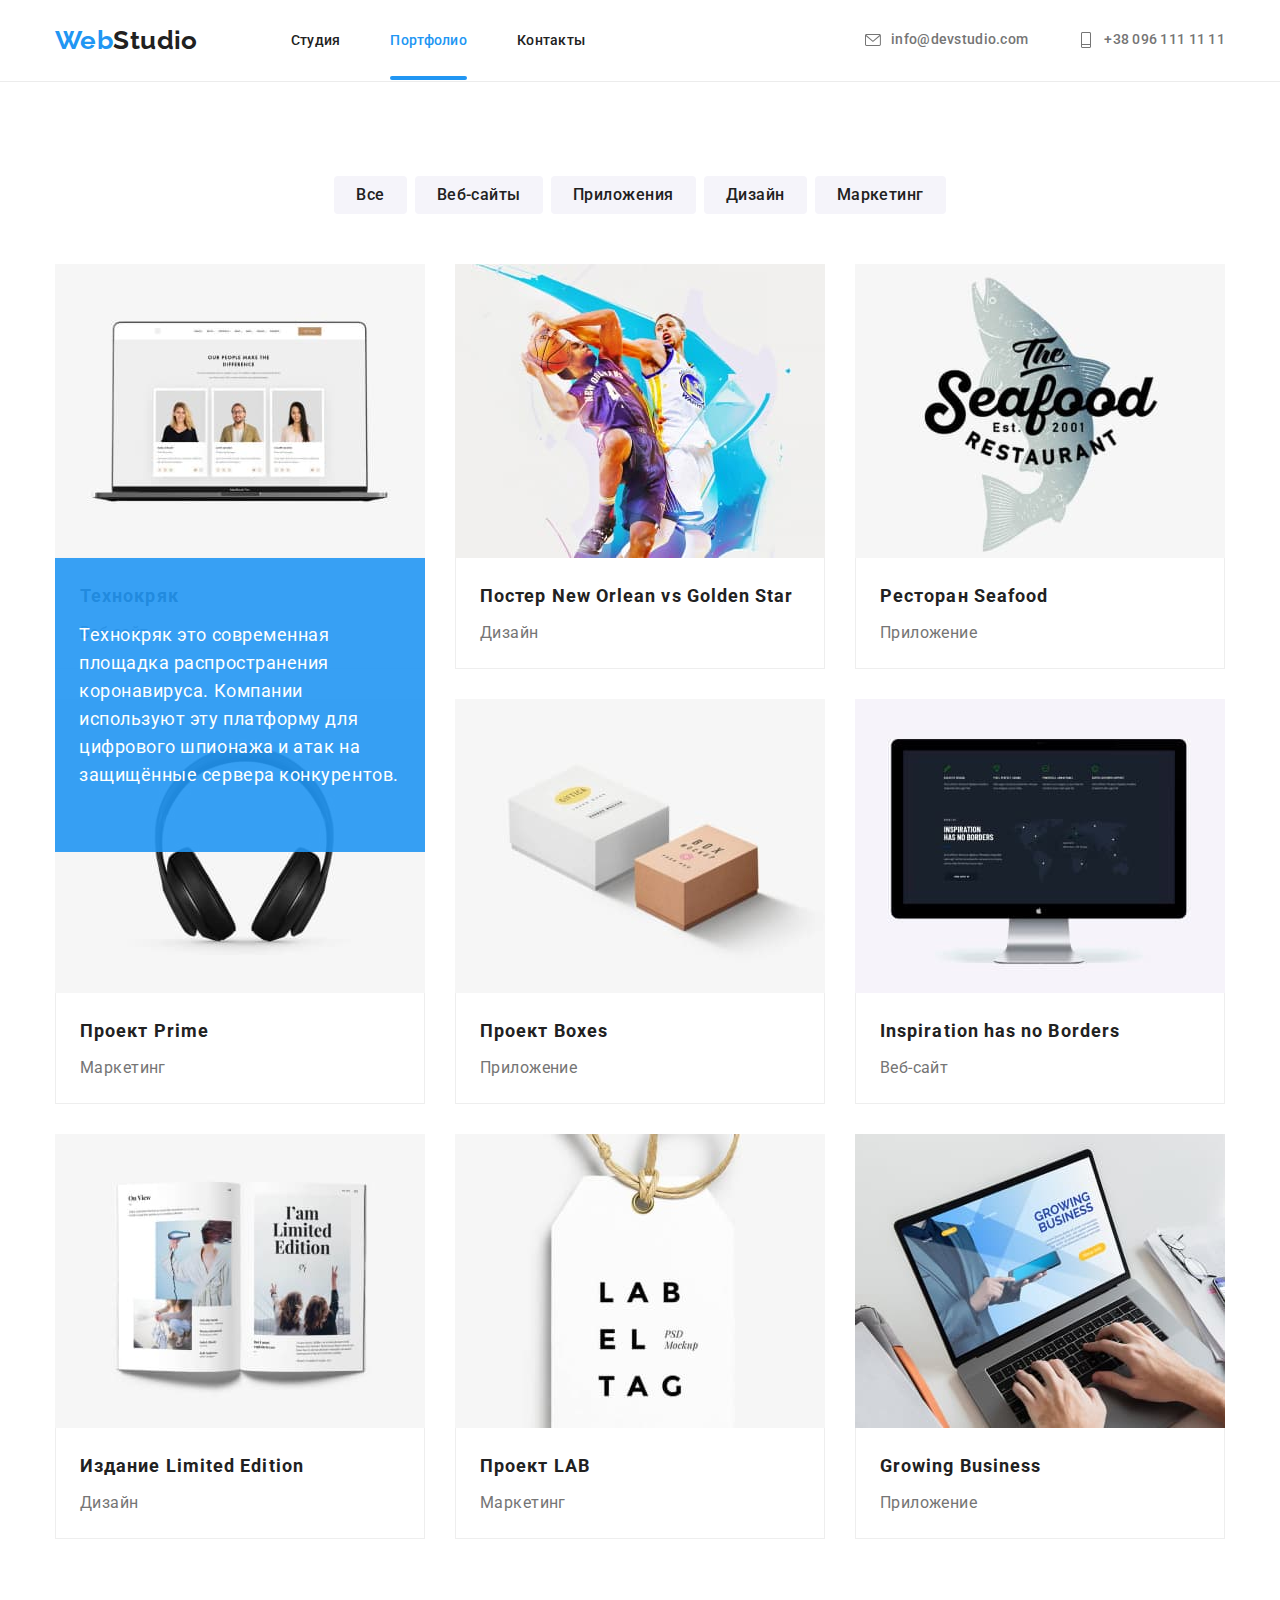
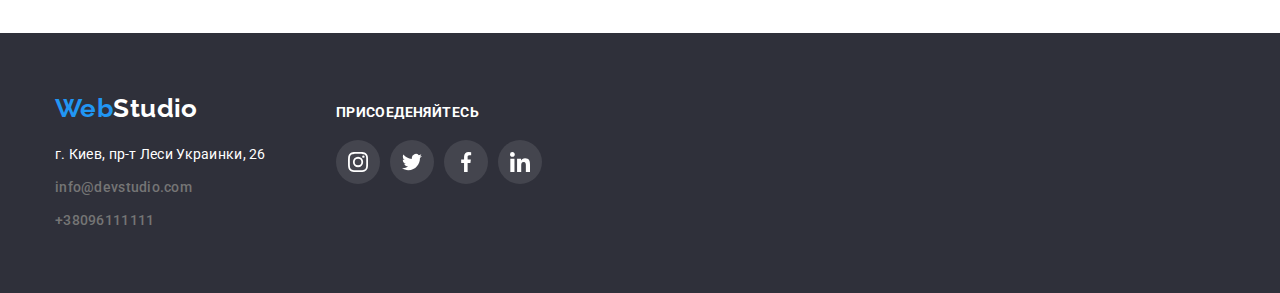
==== portfolio.html @ c53fe7eb "summary1" ====
<!DOCTYPE html>
<html lang="ru">
<head>
    <meta charset="UTF-8">
    <meta http-equiv="X-UA-Compatible" content="IE=edge">
    <meta name="viewport" content="width=device-width, initial-scale=1.0">
    <link rel="preconnect" href="https://fonts.googleapis.com">
    <link rel="preconnect" href="https://fonts.gstatic.com" crossorigin>
    <link href="https://fonts.googleapis.com/css2?family=Raleway:wght@700&family=Roboto:wght@400;500;700;900&display=swap"
        rel="stylesheet">
    <link rel="stylesheet" href="https://cdnjs.cloudflare.com/ajax/libs/modern-normalize/1.1.0/modern-normalize.min.css">
    <link rel="stylesheet" href="./css/styles.css">
    <title>Portfolio</title>
    
</head>
    
<body>
    <!--header  -->
    <header class="header">
        <div class="container main-nav">
            <nav class="navigation">
                <a href="./index.html" class="logo"> <span class="web">Web</span><span class="studio">Studio</span> </a>
                <ul class="list nav">
                    <li class="nav-item"> <a href="./index.html" class="link-header ">Студия</a> </li>
                    <li class="nav-item"> <a href="./portfolio.html" class="link-header current">Портфолио</a> </li>
                    <li class="nav-item"> <a href="#" class="link-header">Контакты</a> </li>
                </ul>
            </nav>
            <div class="contact-list">
                <a class="contact-link" href="mailto:info@devstudio.com">
                    <svg class="contact-link-envelope" > 
                        <use href="./images/sprite-svg.svg#icon-envelope"></use>
                    </svg>info@devstudio.com
                </a>
                
                <a class="contact-link" href="tel:+380961111111">
                    <svg class="contact-link-mobile">
                        <use href="./images/sprite-svg.svg#icon-mobile"></use>
                    </svg>+38 096 111 11 11
                </a>
            </div>
        </div>
    </header>
    
    <main>
    <section class="section">
        <div class="container">
            <h1 class="visually-hidden">Портфолио</h1>
            <!-- скрыть позже -->
            <ul class="list filter ">
                <li class="filter-item"> <button type="button" class="portfolio-button">Все</button> </li>
                <li class="filter-item"> <button type="button" class="portfolio-button">Веб-сайты</button> </li>            
                <li class="filter-item"> <button type="button" class="portfolio-button">Приложения</button> </li>
                <li class="filter-item"> <button type="button" class="portfolio-button">Дизайн</button> </li>
                <li class="filter-item"> <button type="button" class="portfolio-button">Маркетинг</button> </li>
            </ul>
            
            
            <ul class="list project">
                <li class="project-item">
                    <a class="grid-card-link link" href="#">
                        <div class="grid-card-wrap">
                            <img src="./images/portfolio/project1.jpg" alt="laptop" width="370" height="294">
                            <p class="grid-card-text"> Технокряк это современная
                            площадка распространения
                            коронавируса. Компании
                            используют эту платформу для
                            цифрового шпионажа и атак на
                            защищённые сервера
                            конкурентов.</p>
                        </div>
                        
                        <div class="grid-card">
                            <h2 class="list-item">Технокряк</h2>
                            <p class="portfolio-description">Веб-сайт</p>
                        </div>
                    </a>
                    
                    
                </li>
                <li class="project-item">
                    <a class="grid-card-link link" href="#">
                        <img src="./images/portfolio/project2.jpg" alt="poster" width="370" height="294">
                     
                        <div class="grid-card">
                            <h2 class="list-item">Постер New Orlean vs Golden Star</h2>
                            <p class="portfolio-description">Дизайн</p>
                        </div>
                    </a>
                    
                    
                </li>
                <li class="project-item">
                    <a class="grid-card-link link" href="#">
                        <img src="./images/portfolio/project3.jpg" alt="restaurant-logo" width="370" height="294">
                     
                        <div class="grid-card">
                            <h2 class="list-item">Ресторан Seafood</h2>
                            <p class="portfolio-description">Приложение</p>
                        </div>
                    </a>                    
                </li>
                <li class="project-item">
                    <a class="grid-card-link link" href="#">
                        <img src="./images/portfolio/project4.jpg" alt="headphones" width="370" height="294">
                     
                        <div class="grid-card">
                            <h2 class="list-item">Проект Prime</h2>
                            <p class="portfolio-description">Маркетинг</p>
                        </div>
                    </a>
                    
                    
                </li>
                <li class="project-item">
                    <a class="grid-card-link link" href="#">
                        <img src="./images/portfolio/project5.jpg" alt="boxes" width="370" height="294">
                     
                       <div class="grid-card">
                            <h2 class="list-item">Проект Boxes</h2>
                            <p class="portfolio-description">Приложение</p>
                        </div> 
                    </a>
                    
                    
                </li>
                <li class="project-item">
                    <a class="grid-card-link link" href="#">
                        <img src="./images/portfolio/project6.jpg" alt="monitor" width="370" height="294">
                     
                        <div class="grid-card">
                            <h2 class="list-item">Inspiration has no Borders</h2>
                            <p class="portfolio-description">Веб-сайт</p>
                        </div>
                    </a>
                    
                    
                </li>
                <li class="project-item">
                    <a class="grid-card-link link" href="#">
                        <img src="./images/portfolio/project7.jpg" alt="book" width="370" height="294">
                     
                        <div class="grid-card">
                            <h2 class="list-item">Издание Limited Edition</h2>
                            <p class="portfolio-description">Дизайн</p>
                        </div>
                    </a>
                    
                    
                </li>
                <li class="project-item">
                    <a class="grid-card-link link" href="#">
                        <img src="./images/portfolio/project8.jpg" alt="label" width="370" height="294">
                     
                        <div class="grid-card">
                            <h2 class="list-item">Проект LAB</h2>
                            <p class="portfolio-description">Маркетинг</p>
                        </div>
                    </a>
                    
                    
                </li>
                <li class="project-item">
                    <a class="grid-card-link link" href="#">
                        <img src="./images/portfolio/project9.jpg" alt="typing" width="370" height="294">
                     
                        <div class="grid-card">
                            <h2 class="list-item">Growing Business</h2>
                            <p class="portfolio-description">Приложение</p>
                        </div>
                    </a>
                    
                    
                </li>
            </ul>
        </div>
    </section>
    </main>
    
    <footer class="footer-main">
        <div class="container">
            <div class="footer">
                <div class="footer-left">
                    <a href="./index.html" class="logo-link"> <span class="web">Web</span><span
                            class="studio-bottom">Studio</span> </a>
    
                    <address>
                        <ul class="list">
                            <li class="address-item"><a href="https://goo.gl/maps/nnkkmyrKH8PEDYPt6" target="_blank"
                                    rel="nofollow noopener" class="contact-link route">г. Киев, пр-т Леси Украинки, 26</a>
                            </li>
                            <li class="address-item"><a href="mailto:info@devstudio.com"
                                    class="contact-link-bottom">info@devstudio.com</a>
                            </li>
                            <li class="address-item"><a href="tel:+380961111111" class="contact-link-bottom">+38096111111</a></li>
                        </ul>
                    </address>
                </div>
                <div class="footer-center">
                    <h3 class="invite-title">присоеденяйтесь</h3>
                    <ul class="social-list">
                        <li class="social_item">
                            <a class="social_item_link" href="#">
                                <svg class="social-icon">
                                    <use href="./images/sprite-svg.svg#icon-instagram-footer"></use>
                                </svg> </a>
                        </li>
                        <li class="social_item">
                            <a class="social_item_link" href="#">
                                <svg class="social-icon">
                                    <use href="./images/sprite-svg.svg#icon-twitter-footer"></use>
                                </svg> </a>
                        </li>
                        <li class="social_item">
                            <a class="social_item_link" href="#">
                                <svg class="social-icon">
                                    <use href="./images/sprite-svg.svg#icon-facebook-footer"></use>
                                </svg> </a>
                        </li>
                        <li class="social_item">
                            <a class="social_item_link" href="#">
                                <svg class="social-icon">
                                    <use href="./images/sprite-svg.svg#icon-linkedin-footer"></use>
                                </svg> </a>
                        </li>
                    </ul>
    
                </div>
                
    
    
            </div>
    
    
        </div>
    
    </footer>


</body>
</html>
---- css/styles.css ----
:root {
    --primary-head-text: #212121;
    --primary-bcg: #ffffff;
    --secondary-text: #757575;
    --accent-color: #2196F3;
    --dark-bcg: #2F303A;
    --hover-color: #188CE8;
    --secondary-bcg: #E5E5E5;
    --team-bcg: #F5F4FA;
    --primary-font: 'Roboto', sans-serif;
    --logo-font: 'Raleway', sans-serif;
    --inner-border-color: ##EEEEEE;
    --header-border-color: ##ECECEC;
    --clients-color: #AFB1B8;
}

p,
h1,
h2,
h3,
h4,
h5,
h6 {
    margin: 0;
}

ul {
    margin: 0;
    padding: 0;
}

img {
    display: block;
    max-width: 100%;
    height: auto;
}

button {
    cursor: pointer;
    /* font-family: inherit; */
}

address {
    font-style: normal;
}

/* body */

body {

    font-family: var(--primary-font);
    color: var(--primary-head-text);
    background-color: var(--primary-bcg);
    font-size: 14px;
    letter-spacing: 0.03em;
}



ul {
    list-style: none;
}

a {
    text-decoration: none;
    /* display: block; */
}

button {
    display: block;
    margin: 0 auto;
    padding: 10px 32px;
    cursor: pointer;
    /* font-family: Roboto; */
    /* box-shadow: 0px 4px 4px rgb(0 0 0 / 15%); */
    border: none;
    border-radius: 4px;

}

.list {
    font-style: normal;
    margin: 0px;
    padding: 0px;
}

.visually-hidden {
    position: absolute;
    width: 1px;
    height: 1px;
    margin: -1px;
    border: 0;
    padding: 0;

    white-space: nowrap;
    clip-path: inset(100%);
    clip: rect(0 0 0 0);
    overflow: hidden;
}



.container {
    width: 1200px;
    padding-left: 15px;
    padding-right: 15px;
    margin: 0 auto;
}

.section {
    padding: 94px 0;
}

.header {
    border-bottom: 1px solid #ececec;


}

.container.main-nav {
    display: flex;
    align-items: center;

}

/* logo */
.logo {
    color: var(--accent-color);
    font-weight: 700;
    font-size: 26px;
    line-height: 1.19;
    font-family: var(--logo-font);

}

.logo-link {
    margin-bottom: 20px;
    display: block;
}

.web {
    color: var(--accent-color);
    font-weight: 700;
    font-size: 26px;
    line-height: 1.19;
    font-family: var(--logo-font);

}

.studio-bottom {
    color: #ffffff;
    font-weight: 700;
    font-size: 26px;
    line-height: 1.19;
    font-family: var(--logo-font);

}

/* .studio-bottom:hover,
.studio-bottom:focus {
    color: var(--hover-color);
} */

.studio {
    color: var(--primary-head-text);
}


/* site nav */
.navigation {
    display: flex;
    align-items: center;
}

.list.nav {
    display: flex;

}

.list .nav-item {
    margin-right: 50px;
}

.list .nav-item:last-child {
    margin-right: 0px;
}

.list .nav-item {
    display: block;
    padding-top: 32px;
    padding-bottom: 32px;
}

/* contact-list */

.contact-list .contact-link+.contact-link {
    margin-left: 50px;

}


.contact-list {
    display: flex;

    padding-top: 32px;
    padding-bottom: 32px;
    margin-left: auto;


}

.list.nav {
    margin-left: 93px;
    position: relative;
}


.link-header:hover,
.link-header:focus {
    color: var(--hover-color);
}

.link-header {
    color: var(--primary-head-text);
    font-size: 14px;
    font-weight: 500;
    line-height: 1.14;
    letter-spacing: 0.02em;
    padding-top: 32px;
    padding-bottom: 32px;
    position: relative;
    /* color: var(--primary-head-text)
    font-family: Roboto;
    font-size: 14px;
    font-weight: 500;
    line-height: 1.14;
    letter-spacing: 0.02em; */
    
}



.current {
    color: var(--accent-color);
    
}
.link-header.current::before {
    content: '';
        width: 100%;
        height: 4px;
        position: absolute;
        bottom: 0;
        background: var(--accent-color);
        border-radius: 2px;
}

.link {
    color: #212121;
    text-decoration: none;
}



/* hero */
.header-title {
    /* padding-top: 203px; */
    margin: 0 auto;
    margin-bottom: 30px;
    width: 696px;

    font-weight: 900;
    font-size: 44px;
    line-height: 1.36;
    letter-spacing: 0.06em;


    color: var(--primary-bcg);
    text-transform: uppercase;
}

.main-title {
    background-color: var(--dark-bcg);
    text-align: center;
    padding: 200px 0;
    background-image:
        linear-gradient(rgba(47, 48, 58, 0.4), rgba(47, 48, 58, 0.4)),
        url("../images/layout.jpg");
    background-repeat: no-repeat;
    background-position: center;
    background-size: cover;
    max-width: 1600px;
    height: 600px;
    margin: 0 auto;


}

/* buttons */
.button-main {

    box-shadow: 0px 4px 4px rgba(0, 0, 0, 0.15);
    border-radius: 4px;
    display: inline-block;
    padding: 10px 32px;
    border: 0px;
    min-width: 200px;
    /* cursor: pointer; */
    font-weight: 700;
    font-size: 16px;
    line-height: 1.87;
    background-color: var(--accent-color);
    color: var(--primary-bcg);
    letter-spacing: 0.06em;
    align-items: center;
    text-align: center;
}

.button-main:hover,
.button-main:focus {
    background-color: var(--hover-color);
    color: var(--primary-bcg);
}

/* portfolio buttons */

.portfolio-button {
    display: inline-block;
    border-radius: 4px;
    padding: 6px 22px;

    border: 0px;

    /* cursor: pointer; */
    color: var(--primary-head-text);
    background-color: var(--team-bcg);
    font-weight: 500;
    font-size: 16px;
    line-height: 1.62;
    letter-spacing: 0.03em;
}

.portfolio-button:hover,
.portfolio-button:focus {
    background-color: var(--hover-color);
    color: #ffffff;
    box-shadow: 0px 1px 1px rgba(0, 0, 0, 0.12),
    0px 4px 4px rgba(0, 0, 0, 0.06),
    1px 4px 6px rgba(0, 0, 0, 0.16);
    
}

.filter-item {
    width: calc ((100% - 32px) / 5);
    margin-right: 8px;
}

.filter-item:nth-child(5n) {
    margin-right: 0px;
}


/* links */
.contact-link {
    display: flex;
    align-items: center;
    font-family: Roboto;
    font-size: 14px;
    font-weight: 500;
    line-height: 1.14;
    letter-spacing: 0.02em;
    text-align: left;
    color: var(--secondary-text);
}
.contact-link-bottom {
    
    font-family: Roboto;
    font-size: 14px;
    font-weight: 500;
    line-height: 1.71;
    letter-spacing: 0.02em;
    text-align: left;
    color: var(--secondary-text);
        
}
.contact-link-bottom:hover,
.contact-link-bottom:focus {
    color: var(--hover-color);
}


.contact-link-envelope {
    width: 16px;
    height: 12px;
    margin-right: 10px;
    fill: currentColor;

}
.contact-link-mobile {
    width: 16px;
    height: 16px;
    margin-right: 10px;
    fill: currentColor;

}

.contact-link:hover,
.contact-link:focus {
    color: var(--hover-color);
}

.title {
    margin-bottom: 50px;
    font-weight: 700;
    font-size: 36px;
    line-height: 1.16;
    letter-spacing: 0.03em;
    text-align: center;
}

.contact-link.route {
    font-weight: 400;
    font-size: 14px;
    line-height: 1.71;
    color: white;
}

.contact-link.route:hover,
.contact-link.route:focus {
    color: var(--hover-color);
}

.list.activities {
    display: flex;
    justify-content: center;
    /* margin-bottom: 50px; */




}

.list.filter {
    display: flex;
    justify-content: center;
    margin-bottom: 50px;
}

.list.project {
    border-top: #D9D9D9;
    display: flex;
    flex-wrap: wrap;
}








/* advantages */

.list.adv {
    display: flex;

}

.adv-item {
    width: calc((100% - 90px) / 4);
    margin-right: 30px;
}

.adv-item:nth-child(4n) {
    margin-right: 0px;
}

.adv-thumb {
    width: 270px;
    height: 120px;
    /* width: calc((100% - 90px) / 4); */
    /* margin-left: 30px; */
    background-color: #F5F4FA;
    display: flex;
    align-items: center;
    justify-content: center;
    border-radius: 4px;
    margin-bottom: 25px;



}

/* .adv-thumb:nth-child(4n) {
    margin-left: 0px;
} */
.adv-icon {
    width: 70px;
    height: 70px;


}

.advantage {
    font-weight: 700;
    font-size: 14px;
    line-height: 1.71;
    text-transform: uppercase;
    color: var(--primary-head-text);

}

.advantage-description {
    margin-top: 10px;

    font-weight: 400;
    font-size: 14px;
    line-height: 1.71;
    color: var(--secondary-text);

}

.activities.section {
    padding-top: 0px;
}

.activities-item {
    width: calc((100% - 60px) /3);
    margin-right: 30px;

}

.activities-item:nth-child(3n) {
    margin-right: 0px;
}

activities {
    padding-top: 0;
}
.activities-item-wrap {
    position: relative;
}
.activities-text {
    position: absolute;
    bottom: 0;
    left: 0;
    font-weight: 700;
    font-size: 14px;
    line-height: 1.15;
    text-align: center;
    letter-spacing: 0.03em;
    text-transform: uppercase;
    color: #FFFFFF;
    background-color: rgba(47, 48, 58, 0.8);
    padding: 27px 0px;
    width: 100%;
}
.team {
    background-color: var(--team-bcg);
    padding-bottom: 94px;
}

.position {
    font-weight: 400;
    font-size: 16px;
    line-height: 1.18;
    color: var(--secondary-text);
    text-align: center;
}

.team-item {
    width: calc((100% - 90px) / 4);
    margin-right: 30px;
    box-shadow: 0px 1px 3px rgb(0 0 0 / 12%), 0px 1px 1px rgb(0 0 0 / 14%), 0px 2px 1px rgb(0 0 0 / 20%);

}

.team-item:nth-child(4n) {
    margin-right: 0px;
}

.employee {
    font-weight: 500;
    font-size: 16px;
    line-height: 1.18;
    color: var(--primary-head-text);
    text-align: center;
    margin-bottom: 10px;

}

.employee-card {
    background-color: var(--primary-bcg);
    border-radius: 0px 0px 4px 4px;
    text-align: center;
    padding: 30px 0;


}






.portfolio-description {
    color: var(--secondary-text);
    font-size: 16px;
    font-weight: 400;
    line-height: 1.87;
    
}

.project-item {
    width: calc((100% - 60px) / 3);

    margin-right: 30px;
    margin-bottom: 30px;
}

.project-item:nth-child(3n) {
    margin-right: 0px;

}

.project-item:nth-last-child(-n + 3) {
    margin-bottom: 0px;
}

.grid-card {

    border: 1px solid #eeeeee;
    border-top: 0px;
    padding: 20px 24px;
}
.grid-card-wrap {
    position: relative;
    
    
}
.grid-card-text {
    position: absolute;
    transform: translateY(100%);
    top: 0;
    left: 0;
    color: #FFFFFF;
    background-color: rgba(33, 150, 243, 0.9);
    padding: 63px 24px;
    font-family: Roboto;
    font-style: normal;
    font-weight: normal;
    font-size: 18px;
    line-height: 1.56;
    letter-spacing: 0.03em;
    height: 100%;
        
}

.grid-card-link {
    display: block;

}
.grid-card-link:hover {
    box-shadow: 0px 1px 1px rgba(0, 0, 0, 0.12),
        0px 4px 4px rgba(0, 0, 0, 0.06),
        1px 4px 6px rgba(0, 0, 0, 0.16);;
}
.grid-card-link:focus {
    box-shadow: 0px 1px 1px rgba(0, 0, 0, 0.12),
        0px 4px 4px rgba(0, 0, 0, 0.06),
        1px 4px 6px rgba(0, 0, 0, 0.16);
    ;
}

.social-link {
    display: flex;
    justify-content: center;
    align-items: center;
    margin-top: 16px;
    gap: 10px;

}

.social-link-icon {
    width: 20px;
    height: 20px;
   
    fill: currentColor;
    
    /* overflow: hidden; */
    
}
.social-reference {
    display: flex;
    justify-content: center;
    align-items: center;
    border-radius: 50%;
    color: #AFB1B8;
    width: 44px;
    height: 44px;
}
.social-reference:hover,
.social-reference:focus {
    color: #ffffff;
    background-color: var(--accent-color);
    
    
}

.social-item {
    width: 40px;
    /* width: calc((100% - 30px) / 4);
    margin-right: 10px; */
    
}
/* .social-item:nth-child(4n) {
    margin-right: 0px;
} */
.clients-list {
    display: flex;
}

.client-item {
    width: calc((100% - 150px) /6);
    margin-right: 30px;
    /* display: flex;
    justify-content: center;
    align-items: center; */
}

.client-item:nth-child(6n) {
    margin-right: 0px;

}



.client-icon {
    width: 106px;
    height: 60px;
    fill: currentColor;


}

.client-link {
    height: 92px;
    width: 170px;
    border: 1px solid var(--clients-color); 
    border-radius: 4px;
    display: flex;
    justify-content: center;
    align-items: center;
    color: var(--clients-color);

}

.client-link:hover {
    color: var(--hover-color);
   border: 1px solid var(--accent-color);
}
.client-link:focus {
    color: var(--hover-color);
    border: 1px solid var(--accent-color);
}
/* footer */
.footer-main {
    background-color: var(--dark-bcg);
    padding: 60px 0;
}

.invite-title {
    font-weight: 700;
    font-size: 14px;
    line-height: 1.14;
    letter-spacing: 0.03em;
    text-transform: uppercase;
    color: #FFFFFF;
    margin-bottom: 20px;
    text-align: left
}
.footer {
    display: flex;
    align-items: baseline;
    
}
.social-list {
    display: flex;
    /* gap: 10px; */
    
}
.social_item {
    width: calc((100 - 30px) / 4);
    margin-right: 10px;
}
.social_item:nth-child(4n) {
    margin-right: 0px;
}
.social_item_link {
    display: flex;
    color: var(--primary-bcg);
    justify-content: center;
    align-items: center;
    width: 44px;
    height: 44px;
    background: rgba(255, 255, 255, 0.1);
    border-radius: 50%;
}

.social_item_link:hover,
.social_item_link:focus {
    color: #ffffff;
    background-color: #2196F3;
    overflow: hidden;
    border-radius: 50%;
    

}
.social-icon {
    width: 20px;
    height: 20px;
    
    fill: currentColor;

}
.footer-left {

}

.footer-center {
    margin-left: 70px;

}



.address-item {
    margin-bottom: 9px;
}

.address-item:last-child {
    margin-bottom: 0px;
}

.list-item {
    margin-bottom: 4px;
    font-weight: 700;
    font-size: 18px;
    line-height: 2;
    letter-spacing: 0.06em;
}
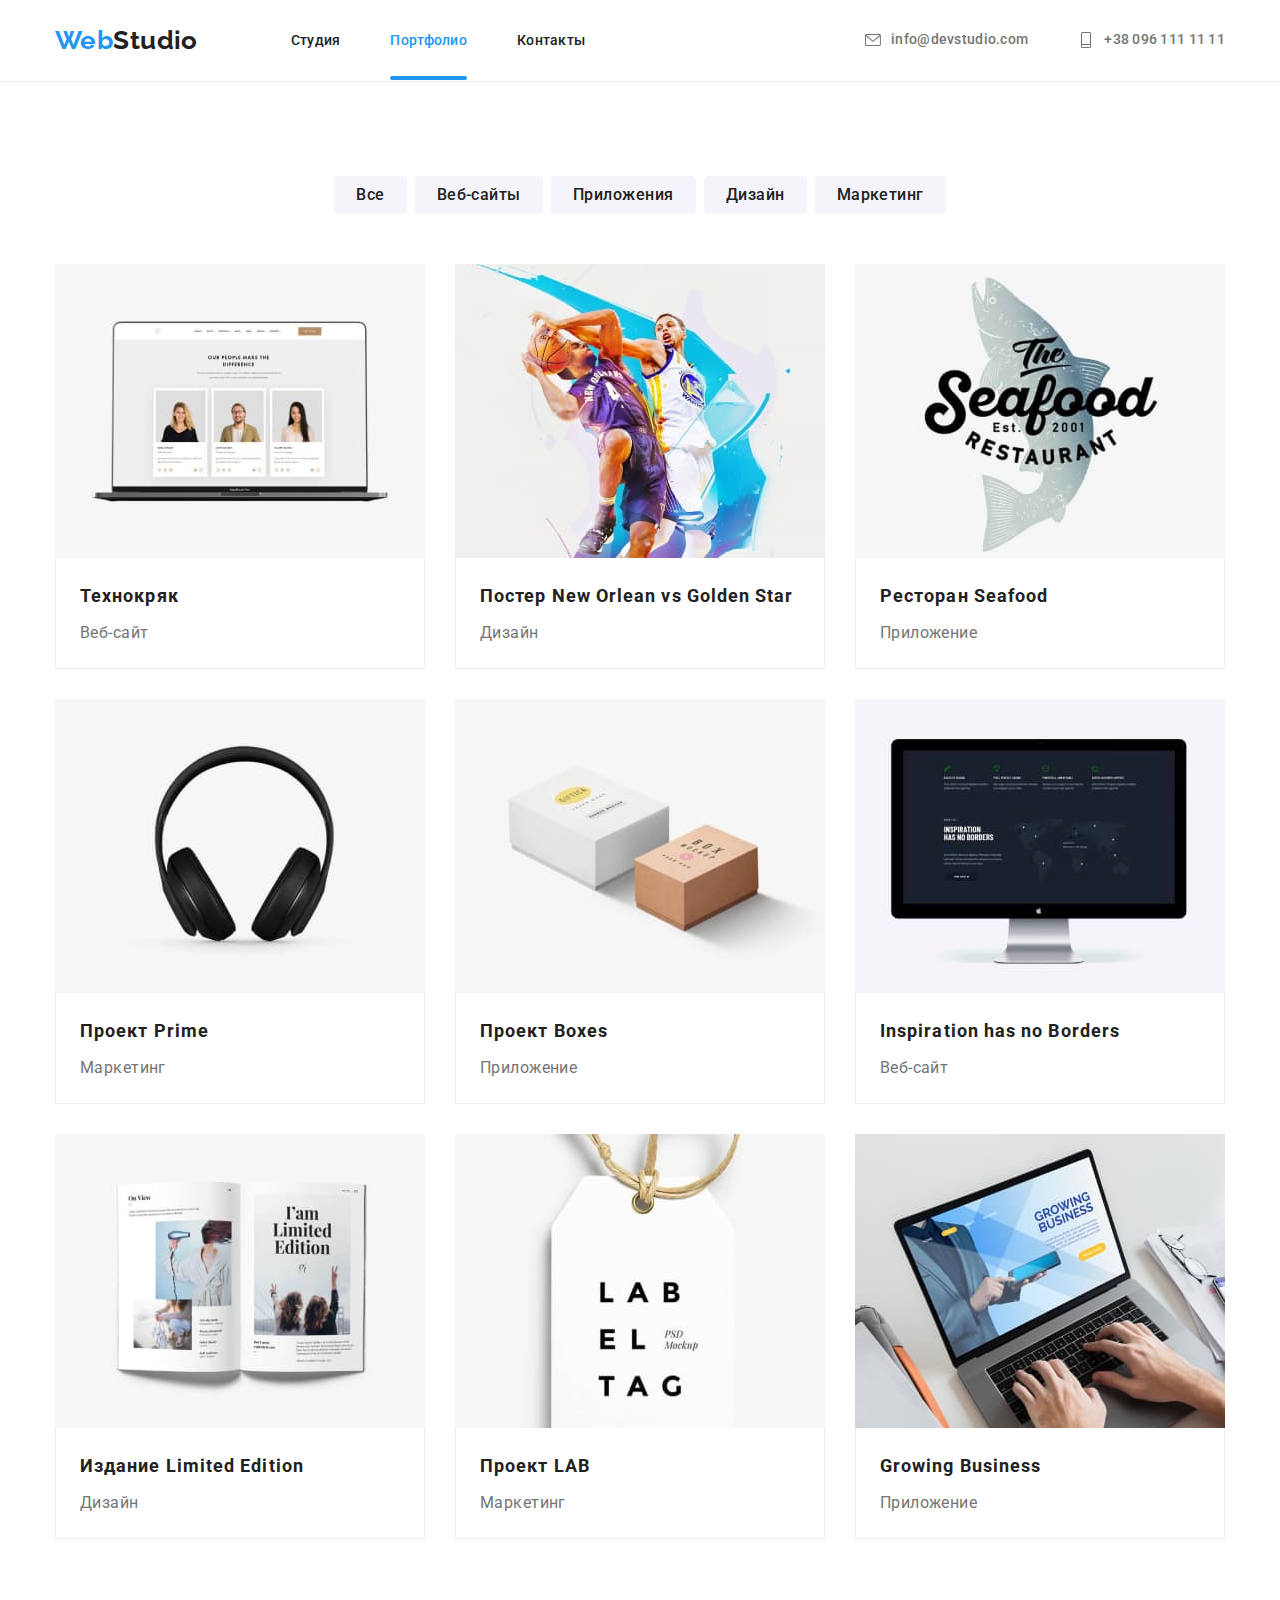
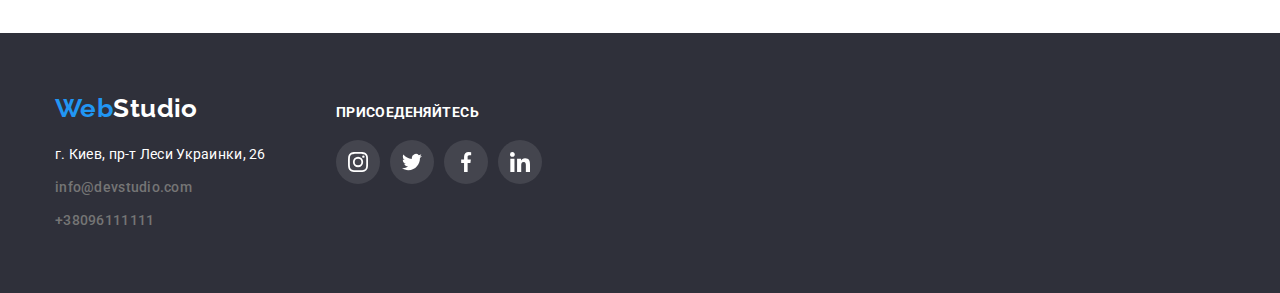
==== commit 13d9af18: "summary2" ====
--- a/portfolio.html
+++ b/portfolio.html
@@ -61,13 +61,10 @@
                     <a class="grid-card-link link" href="#">
                         <div class="grid-card-wrap">
                             <img src="./images/portfolio/project1.jpg" alt="laptop" width="370" height="294">
-                            <p class="grid-card-text"> Технокряк это современная
-                            площадка распространения
-                            коронавируса. Компании
-                            используют эту платформу для
-                            цифрового шпионажа и атак на
-                            защищённые сервера
-                            конкурентов.</p>
+                            <p class="grid-card-text"> Ресурс предлагает комплексные предложения
+                                с разным уровнем функционала и сервисов. 
+                                Все это позволит посетителю получить
+                                исчерпывающие сведения о компании или частном лице.</p>
                         </div>
                         
                         <div class="grid-card">
@@ -80,8 +77,12 @@
                 </li>
                 <li class="project-item">
                     <a class="grid-card-link link" href="#">
+                        <div class="grid-card-wrap">
                         <img src="./images/portfolio/project2.jpg" alt="poster" width="370" height="294">
-                     
+                        <p class="grid-card-text"> Lorem ipsum dolor sit amet consectetur adipisicing elit.
+                            Dolores dolorem porro consequuntur nostrum minus. Incidunt. </p>
+                        </div>
+                        
                         <div class="grid-card">
                             <h2 class="list-item">Постер New Orlean vs Golden Star</h2>
                             <p class="portfolio-description">Дизайн</p>
@@ -92,8 +93,12 @@
                 </li>
                 <li class="project-item">
                     <a class="grid-card-link link" href="#">
+                        <div class="grid-card-wrap">
                         <img src="./images/portfolio/project3.jpg" alt="restaurant-logo" width="370" height="294">
-                     
+                        <p class="grid-card-text"> Lorem ipsum dolor sit amet consectetur adipisicing elit.
+                            Dolores dolorem porro consequuntur nostrum minus. Incidunt. </p>
+                        </div>
+                        
                         <div class="grid-card">
                             <h2 class="list-item">Ресторан Seafood</h2>
                             <p class="portfolio-description">Приложение</p>
@@ -102,8 +107,12 @@
                 </li>
                 <li class="project-item">
                     <a class="grid-card-link link" href="#">
-                        <img src="./images/portfolio/project4.jpg" alt="headphones" width="370" height="294">
-                     
+                        <div class="grid-card-wrap">
+                            <img src="./images/portfolio/project4.jpg" alt="headphones" width="370" height="294">
+                            <p class="grid-card-text"> Lorem ipsum dolor sit amet consectetur adipisicing elit.
+                                Dolores dolorem porro consequuntur nostrum minus. Incidunt.</p>
+                        </div>
+                        
                         <div class="grid-card">
                             <h2 class="list-item">Проект Prime</h2>
                             <p class="portfolio-description">Маркетинг</p>
@@ -114,8 +123,12 @@
                 </li>
                 <li class="project-item">
                     <a class="grid-card-link link" href="#">
-                        <img src="./images/portfolio/project5.jpg" alt="boxes" width="370" height="294">
-                     
+                        <div class="grid-card-wrap">
+                            <img src="./images/portfolio/project5.jpg" alt="boxes" width="370" height="294">
+                            <p class="grid-card-text"> Lorem ipsum dolor sit amet consectetur adipisicing elit.
+                                Dolores dolorem porro consequuntur nostrum minus. Incidunt. </p>
+                        </div>
+                        
                        <div class="grid-card">
                             <h2 class="list-item">Проект Boxes</h2>
                             <p class="portfolio-description">Приложение</p>
@@ -126,8 +139,12 @@
                 </li>
                 <li class="project-item">
                     <a class="grid-card-link link" href="#">
-                        <img src="./images/portfolio/project6.jpg" alt="monitor" width="370" height="294">
-                     
+                        <div class="grid-card-wrap">
+                            <img src="./images/portfolio/project6.jpg" alt="monitor" width="370" height="294">
+                            <p class="grid-card-text"> Lorem ipsum dolor sit amet consectetur adipisicing elit.
+                                Dolores dolorem porro consequuntur nostrum minus. Incidunt. </p>
+                        </div>
+                        
                         <div class="grid-card">
                             <h2 class="list-item">Inspiration has no Borders</h2>
                             <p class="portfolio-description">Веб-сайт</p>
@@ -138,8 +155,12 @@
                 </li>
                 <li class="project-item">
                     <a class="grid-card-link link" href="#">
-                        <img src="./images/portfolio/project7.jpg" alt="book" width="370" height="294">
-                     
+                        <div class="grid-card-wrap">
+                            <img src="./images/portfolio/project7.jpg" alt="book" width="370" height="294">
+                            <p class="grid-card-text"> Lorem ipsum dolor sit amet consectetur adipisicing elit.
+                                Dolores dolorem porro consequuntur nostrum minus. Incidunt. </p>
+                        </div>
+                        
                         <div class="grid-card">
                             <h2 class="list-item">Издание Limited Edition</h2>
                             <p class="portfolio-description">Дизайн</p>
@@ -150,8 +171,12 @@
                 </li>
                 <li class="project-item">
                     <a class="grid-card-link link" href="#">
-                        <img src="./images/portfolio/project8.jpg" alt="label" width="370" height="294">
-                     
+                        <div class="grid-card-wrap">
+                            <img src="./images/portfolio/project8.jpg" alt="label" width="370" height="294">
+                            <p class="grid-card-text"> Lorem ipsum dolor sit amet consectetur adipisicing elit.
+                                Dolores dolorem porro consequuntur nostrum minus. Incidunt. </p>
+                        </div>
+                        
                         <div class="grid-card">
                             <h2 class="list-item">Проект LAB</h2>
                             <p class="portfolio-description">Маркетинг</p>
@@ -162,8 +187,12 @@
                 </li>
                 <li class="project-item">
                     <a class="grid-card-link link" href="#">
-                        <img src="./images/portfolio/project9.jpg" alt="typing" width="370" height="294">
-                     
+                        <div class="grid-card-wrap">
+                            <img src="./images/portfolio/project9.jpg" alt="typing" width="370" height="294">
+                            <p class="grid-card-text"> Lorem ipsum dolor sit amet consectetur adipisicing elit.
+                                Dolores dolorem porro consequuntur nostrum minus. Incidunt. </p>
+                        </div>
+                        
                         <div class="grid-card">
                             <h2 class="list-item">Growing Business</h2>
                             <p class="portfolio-description">Приложение</p>
--- a/css/styles.css
+++ b/css/styles.css
@@ -218,6 +218,7 @@
 .link-header:hover,
 .link-header:focus {
     color: var(--hover-color);
+    
 }
 
 .link-header {
@@ -229,12 +230,9 @@
     padding-top: 32px;
     padding-bottom: 32px;
     position: relative;
-    /* color: var(--primary-head-text)
-    font-family: Roboto;
-    font-size: 14px;
-    font-weight: 500;
-    line-height: 1.14;
-    letter-spacing: 0.02em; */
+
+    transition-duration: 250ms;
+    transition-timing-function: cubic-bezier(0.4, 0, 0.2, 1);
     
 }
 
@@ -304,7 +302,7 @@
     padding: 10px 32px;
     border: 0px;
     min-width: 200px;
-    /* cursor: pointer; */
+    
     font-weight: 700;
     font-size: 16px;
     line-height: 1.87;
@@ -313,6 +311,9 @@
     letter-spacing: 0.06em;
     align-items: center;
     text-align: center;
+
+    transition-duration: 250ms;
+    transition-timing-function: cubic-bezier(0.4, 0, 0.2, 1);
 }
 
 .button-main:hover,
@@ -327,16 +328,16 @@
     display: inline-block;
     border-radius: 4px;
     padding: 6px 22px;
-
     border: 0px;
-
-    /* cursor: pointer; */
     color: var(--primary-head-text);
     background-color: var(--team-bcg);
     font-weight: 500;
     font-size: 16px;
     line-height: 1.62;
     letter-spacing: 0.03em;
+
+    transition-duration: 250ms;
+    transition-timing-function: cubic-bezier(0.4, 0, 0.2, 1);
 }
 
 .portfolio-button:hover,
@@ -380,6 +381,9 @@
     letter-spacing: 0.02em;
     text-align: left;
     color: var(--secondary-text);
+
+    transition-duration: 250ms;
+    transition-timing-function: cubic-bezier(0.4, 0, 0.2, 1);
         
 }
 .contact-link-bottom:hover,
@@ -394,12 +398,18 @@
     margin-right: 10px;
     fill: currentColor;
 
+    transition-duration: 250ms;
+    transition-timing-function: cubic-bezier(0.4, 0, 0.2, 1);
+
 }
 .contact-link-mobile {
     width: 16px;
     height: 16px;
     margin-right: 10px;
     fill: currentColor;
+
+    transition-duration: 250ms;
+    transition-timing-function: cubic-bezier(0.4, 0, 0.2, 1);
 
 }
 
@@ -422,6 +432,9 @@
     font-size: 14px;
     line-height: 1.71;
     color: white;
+
+    transition-duration: 250ms;
+    transition-timing-function: cubic-bezier(0.4, 0, 0.2, 1);
 }
 
 .contact-link.route:hover,
@@ -432,11 +445,7 @@
 .list.activities {
     display: flex;
     justify-content: center;
-    /* margin-bottom: 50px; */
-
-
-
-
+    
 }
 
 .list.filter {
@@ -477,8 +486,7 @@
 .adv-thumb {
     width: 270px;
     height: 120px;
-    /* width: calc((100% - 90px) / 4); */
-    /* margin-left: 30px; */
+    
     background-color: #F5F4FA;
     display: flex;
     align-items: center;
@@ -490,9 +498,6 @@
 
 }
 
-/* .adv-thumb:nth-child(4n) {
-    margin-left: 0px;
-} */
 .adv-icon {
     width: 70px;
     height: 70px;
@@ -615,6 +620,14 @@
 
     margin-right: 30px;
     margin-bottom: 30px;
+
+    transition-duration: 250ms;
+    transition-timing-function: cubic-bezier(0.4, 0, 0.2, 1);
+}
+.project-item:hover 
+.grid-card-text {
+  transform: translateY(0);
+background-color: rgba(33, 150, 243, 0.9);
 }
 
 .project-item:nth-child(3n) {
@@ -634,25 +647,26 @@
 }
 .grid-card-wrap {
     position: relative;
+    overflow: hidden;
     
     
 }
 .grid-card-text {
+    width: 100%;
+    height: 100%;
     position: absolute;
+    bottom: 0;
+    left: 0;
+    font-weight: 400;
+    font-size: 18px;
+    line-height: 28px;
+    color: #FFFFFF;
+    padding: 63px 24px;
+    letter-spacing: 0.03em;
     transform: translateY(100%);
-    top: 0;
-    left: 0;
-    color: #FFFFFF;
-    background-color: rgba(33, 150, 243, 0.9);
-    padding: 63px 24px;
-    font-family: Roboto;
-    font-style: normal;
-    font-weight: normal;
-    font-size: 18px;
-    line-height: 1.56;
-    letter-spacing: 0.03em;
-    height: 100%;
-        
+    transition-property: transform;
+    transition-duration: 250ms;
+    transition-timing-function: cubic-bezier(0.4, 0, 0.2, 1);           
 }
 
 .grid-card-link {
@@ -663,12 +677,15 @@
     box-shadow: 0px 1px 1px rgba(0, 0, 0, 0.12),
         0px 4px 4px rgba(0, 0, 0, 0.06),
         1px 4px 6px rgba(0, 0, 0, 0.16);;
+    transition-property: box-shadow;
+    
 }
 .grid-card-link:focus {
     box-shadow: 0px 1px 1px rgba(0, 0, 0, 0.12),
         0px 4px 4px rgba(0, 0, 0, 0.06),
-        1px 4px 6px rgba(0, 0, 0, 0.16);
-    ;
+        1px 4px 6px rgba(0, 0, 0, 0.16);;
+    transition-property: box-shadow;
+    
 }
 
 .social-link {
@@ -697,6 +714,8 @@
     color: #AFB1B8;
     width: 44px;
     height: 44px;
+    transition-duration: 250ms;
+    transition-timing-function: cubic-bezier(0.4, 0, 0.2, 1);
 }
 .social-reference:hover,
 .social-reference:focus {
@@ -708,13 +727,7 @@
 
 .social-item {
     width: 40px;
-    /* width: calc((100% - 30px) / 4);
-    margin-right: 10px; */
-    
-}
-/* .social-item:nth-child(4n) {
-    margin-right: 0px;
-} */
+}
 .clients-list {
     display: flex;
 }
@@ -722,9 +735,7 @@
 .client-item {
     width: calc((100% - 150px) /6);
     margin-right: 30px;
-    /* display: flex;
-    justify-content: center;
-    align-items: center; */
+   
 }
 
 .client-item:nth-child(6n) {
@@ -751,7 +762,9 @@
     justify-content: center;
     align-items: center;
     color: var(--clients-color);
-
+    
+    transition-duration: 250ms;
+    transition-timing-function: cubic-bezier(0.4, 0, 0.2, 1);
 }
 
 .client-link:hover {
@@ -804,6 +817,9 @@
     height: 44px;
     background: rgba(255, 255, 255, 0.1);
     border-radius: 50%;
+
+    transition-duration: 250ms;
+    transition-timing-function: cubic-bezier(0.4, 0, 0.2, 1);
 }
 
 .social_item_link:hover,
